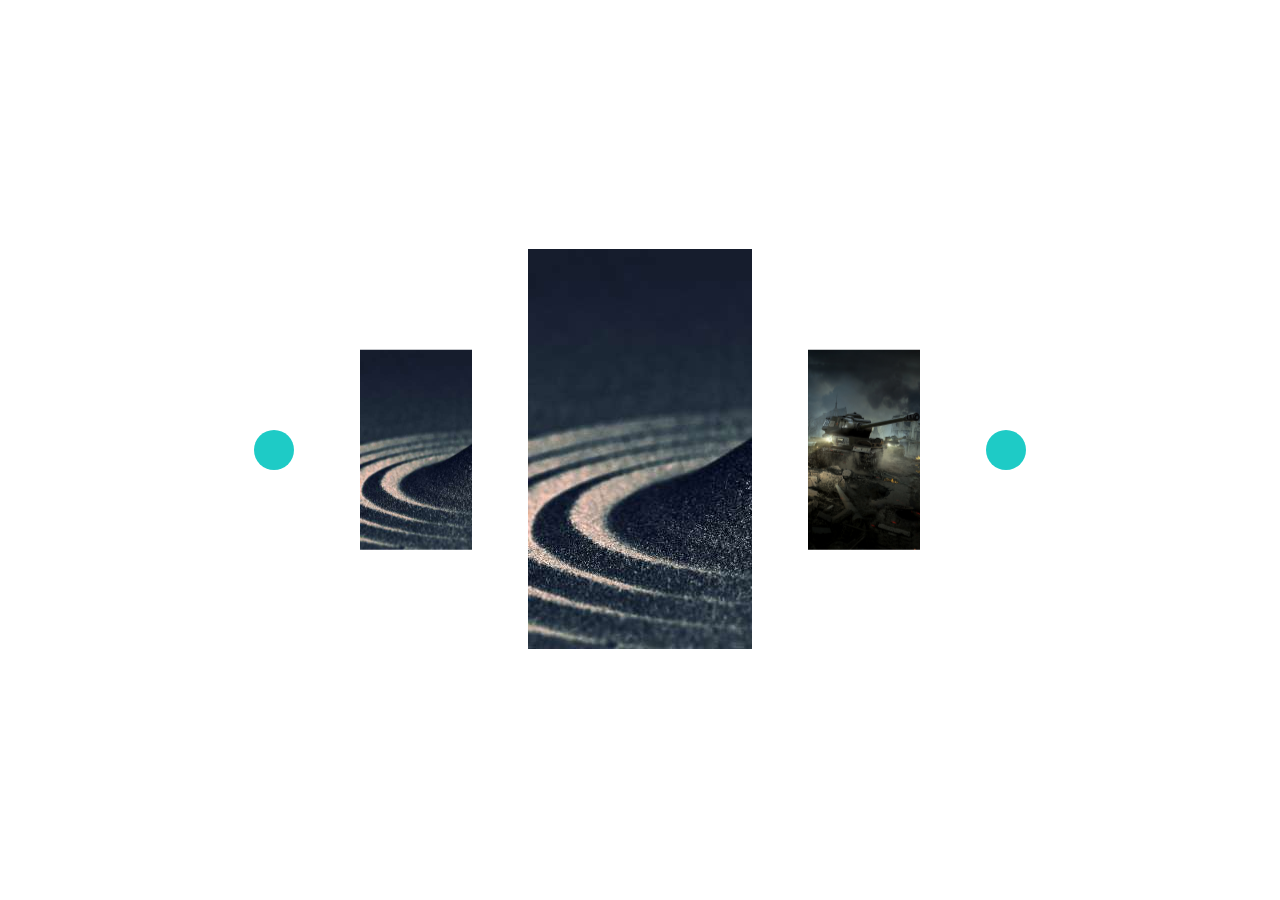
==== index.html @ 295221cf "v 0.1" ====
<!doctype html>
<html lang="en">
<head>
    <meta charset="UTF-8">
    <meta name="viewport"
          content="width=device-width, user-scalable=no, initial-scale=1.0, maximum-scale=1.0, minimum-scale=1.0">
    <meta http-equiv="X-UA-Compatible" content="ie=edge">
    <link rel="stylesheet" href="css/style.min.css">
    <title>Document</title>
</head>
<body>
<div class="slider__block">
    <div class="slider">
        <div class="dot dot__left"></div>
        <div class="slider-item">
            <div class="slider--item__img">
                <img src="img/6267100.png" alt="">
            </div>
        </div>
        <div class="slider-item">
            <div class="slider--item__img">
                <img src="img/6731399.png" alt="">
            </div>
        </div>
        <div class="slider-item">
            <div class="slider--item__img">
                <img src="img/7607877.png" alt="">
            </div>
        </div>
        <div class="slider-item">
            <div class="slider--item__img">
                <img src="img/7607877.png" alt="">
            </div>
        </div>
        <div class="dot dot__right"></div>
    </div>
</div>
</body>
<script src="js/site.min.js"></script>
</html>
---- css/style.min.css ----
a,abbr,acronym,address,applet,article,aside,audio,b,big,blockquote,body,canvas,caption,center,cite,code,dd,del,details,dfn,div,dl,dt,em,embed,fieldset,figcaption,figure,footer,form,h1,h2,h3,h4,h5,h6,header,hgroup,html,i,iframe,img,ins,kbd,label,legend,li,mark,menu,nav,object,ol,output,p,pre,q,ruby,s,samp,section,small,span,strike,strong,sub,summary,sup,table,tbody,td,tfoot,th,thead,time,tr,tt,u,ul,var,video{margin:0;padding:0;border:0;font-size:100%;font:inherit;vertical-align:baseline}article,aside,details,figcaption,figure,footer,header,hgroup,menu,nav,section{display:block}body{line-height:1}ol,ul{list-style:none}blockquote,q{quotes:none}blockquote:after,blockquote:before,q:after,q:before{content:'';content:none}table{border-collapse:collapse;border-spacing:0}.slider__block{display:-webkit-box;display:-ms-flexbox;display:flex;-webkit-box-orient:horizontal;-webkit-box-direction:normal;-ms-flex-direction:row;flex-direction:row;-webkit-box-pack:center;-ms-flex-pack:center;justify-content:center;height:100vh}.slider__block .slider{display:-webkit-box;display:-ms-flexbox;display:flex;-ms-flex-item-align:center;align-self:center;-webkit-box-orient:horizontal;-webkit-box-direction:normal;-ms-flex-direction:row;flex-direction:row;-webkit-box-pack:center;-ms-flex-pack:center;justify-content:center;position:relative;-webkit-transition:all .5s ease;-o-transition:all .5s ease;transition:all .5s ease}.slider__block .slider .dot{cursor:pointer;width:40px;height:40px;background-color:#1ecbc6;border-radius:50%;-webkit-transition:all .5s ease;-o-transition:all .5s ease;transition:all .5s ease;-webkit-transform:translateY(-50%);-ms-transform:translateY(-50%);transform:translateY(-50%);content:""}.slider__block .slider .dot__left{position:absolute;top:50%;left:-50px}.slider__block .slider .dot__right{position:absolute;top:50%;right:-50px}.slider__block .slider .slider-item{display:-webkit-box;display:-ms-flexbox;display:flex;-webkit-box-orient:horizontal;-webkit-box-direction:normal;-ms-flex-direction:row;flex-direction:row;-webkit-transition:all .5s ease;-o-transition:all .5s ease;transition:all .5s ease}.slider__block .slider .side{-webkit-transform:scale(.5);-ms-transform:scale(.5);transform:scale(.5)}.slide__side{-webkit-transform:scale(.5)!important;-ms-transform:scale(.5)!important;transform:scale(.5)!important}.slide__center{-webkit-transform:scale(1)!important;-ms-transform:scale(1)!important;transform:scale(1)!important}.slide__hide{opacity:0}
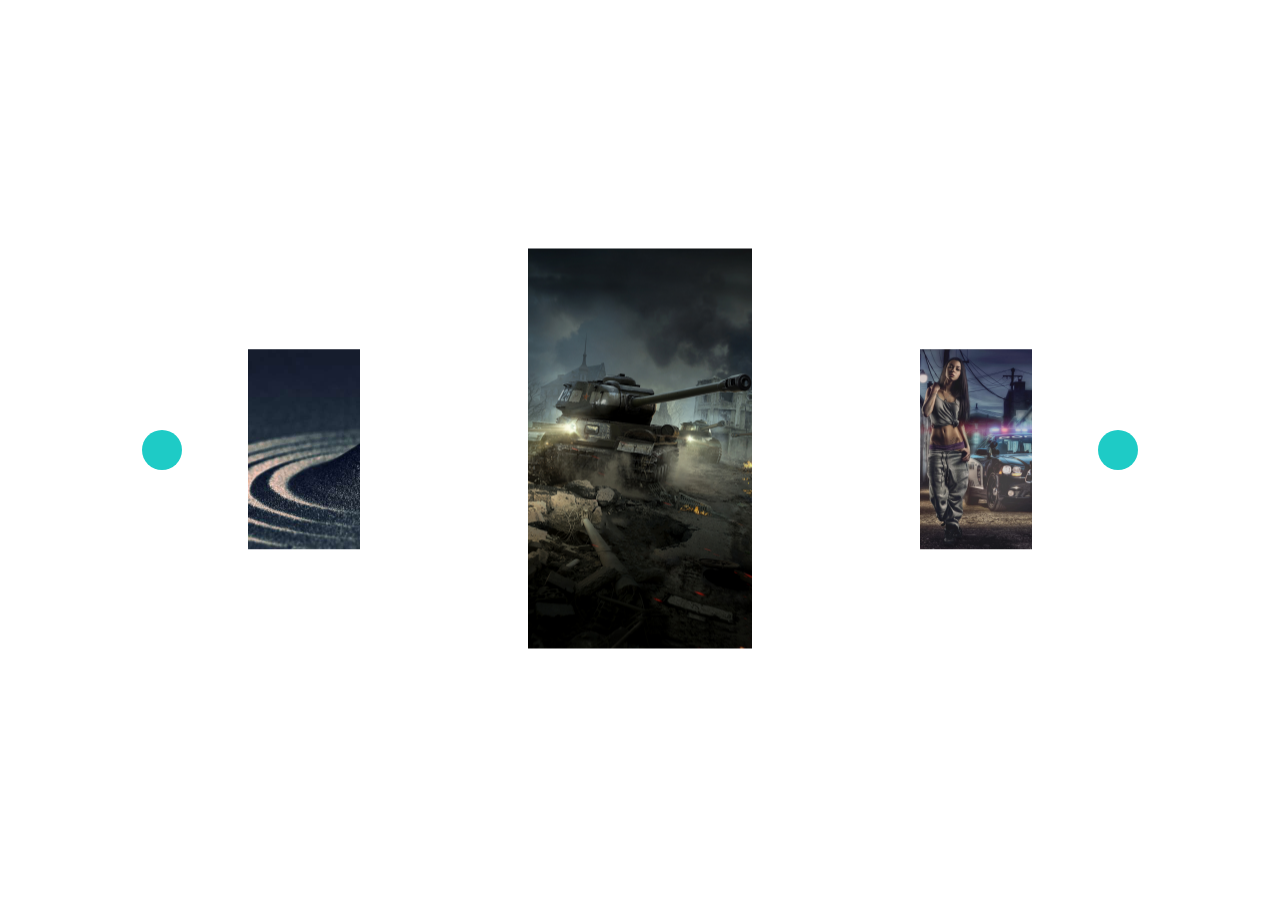
==== commit a94cd636: "v1.0" ====
--- a/index.html
+++ b/index.html
@@ -32,6 +32,11 @@
                 <img src="img/7607877.png" alt="">
             </div>
         </div>
+        <div class="slider-item">
+            <div class="slider--item__img">
+                <img src="img/7607877.png" alt="">
+            </div>
+        </div>
         <div class="dot dot__right"></div>
     </div>
 </div>
--- a/css/style.min.css
+++ b/css/style.min.css
@@ -1 +1 @@
-a,abbr,acronym,address,applet,article,aside,audio,b,big,blockquote,body,canvas,caption,center,cite,code,dd,del,details,dfn,div,dl,dt,em,embed,fieldset,figcaption,figure,footer,form,h1,h2,h3,h4,h5,h6,header,hgroup,html,i,iframe,img,ins,kbd,label,legend,li,mark,menu,nav,object,ol,output,p,pre,q,ruby,s,samp,section,small,span,strike,strong,sub,summary,sup,table,tbody,td,tfoot,th,thead,time,tr,tt,u,ul,var,video{margin:0;padding:0;border:0;font-size:100%;font:inherit;vertical-align:baseline}article,aside,details,figcaption,figure,footer,header,hgroup,menu,nav,section{display:block}body{line-height:1}ol,ul{list-style:none}blockquote,q{quotes:none}blockquote:after,blockquote:before,q:after,q:before{content:'';content:none}table{border-collapse:collapse;border-spacing:0}.slider__block{display:-webkit-box;display:-ms-flexbox;display:flex;-webkit-box-orient:horizontal;-webkit-box-direction:normal;-ms-flex-direction:row;flex-direction:row;-webkit-box-pack:center;-ms-flex-pack:center;justify-content:center;height:100vh}.slider__block .slider{display:-webkit-box;display:-ms-flexbox;display:flex;-ms-flex-item-align:center;align-self:center;-webkit-box-orient:horizontal;-webkit-box-direction:normal;-ms-flex-direction:row;flex-direction:row;-webkit-box-pack:center;-ms-flex-pack:center;justify-content:center;position:relative;-webkit-transition:all .5s ease;-o-transition:all .5s ease;transition:all .5s ease}.slider__block .slider .dot{cursor:pointer;width:40px;height:40px;background-color:#1ecbc6;border-radius:50%;-webkit-transition:all .5s ease;-o-transition:all .5s ease;transition:all .5s ease;-webkit-transform:translateY(-50%);-ms-transform:translateY(-50%);transform:translateY(-50%);content:""}.slider__block .slider .dot__left{position:absolute;top:50%;left:-50px}.slider__block .slider .dot__right{position:absolute;top:50%;right:-50px}.slider__block .slider .slider-item{display:-webkit-box;display:-ms-flexbox;display:flex;-webkit-box-orient:horizontal;-webkit-box-direction:normal;-ms-flex-direction:row;flex-direction:row;-webkit-transition:all .5s ease;-o-transition:all .5s ease;transition:all .5s ease}.slider__block .slider .side{-webkit-transform:scale(.5);-ms-transform:scale(.5);transform:scale(.5)}.slide__side{-webkit-transform:scale(.5)!important;-ms-transform:scale(.5)!important;transform:scale(.5)!important}.slide__center{-webkit-transform:scale(1)!important;-ms-transform:scale(1)!important;transform:scale(1)!important}.slide__hide{opacity:0}+a,abbr,acronym,address,applet,article,aside,audio,b,big,blockquote,body,canvas,caption,center,cite,code,dd,del,details,dfn,div,dl,dt,em,embed,fieldset,figcaption,figure,footer,form,h1,h2,h3,h4,h5,h6,header,hgroup,html,i,iframe,img,ins,kbd,label,legend,li,mark,menu,nav,object,ol,output,p,pre,q,ruby,s,samp,section,small,span,strike,strong,sub,summary,sup,table,tbody,td,tfoot,th,thead,time,tr,tt,u,ul,var,video{margin:0;padding:0;border:0;font-size:100%;font:inherit;vertical-align:baseline}article,aside,details,figcaption,figure,footer,header,hgroup,menu,nav,section{display:block}body{line-height:1}ol,ul{list-style:none}blockquote,q{quotes:none}blockquote:after,blockquote:before,q:after,q:before{content:'';content:none}table{border-collapse:collapse;border-spacing:0}.slider__block{display:block}.slider__block .slider{display:block;height:100vh;width:70vw;position:relative!important;margin:0 auto;-webkit-transition:all .5s ease;-o-transition:all .5s ease;transition:all .5s ease}.slider__block .slider .dot{cursor:pointer;width:40px;height:40px;background-color:#1ecbc6;border-radius:50%;-webkit-transition:all .5s ease;-o-transition:all .5s ease;transition:all .5s ease;-webkit-transform:translateY(-50%);-ms-transform:translateY(-50%);transform:translateY(-50%);content:""}.slider__block .slider .dot__left{position:absolute;top:50%;left:-50px}.slider__block .slider .dot__right{position:absolute;top:50%;right:-50px}.slider__block .slider .slider-item{display:block;-webkit-box-orient:horizontal;-webkit-box-direction:normal;-ms-flex-direction:row;flex-direction:row;-webkit-transition:all 1s ease-out;-o-transition:all 1s ease-out;transition:all 1s ease-out;position:absolute!important;top:50%;left:50%;opacity:0;-webkit-transform:scale(.5) translate(-100%,-100%);-ms-transform:scale(.5) translate(-100%,-100%);transform:scale(.5) translate(-100%,-100%);z-index:50}.slider__block .slider .side{-webkit-transform:scale(.5);-ms-transform:scale(.5);transform:scale(.5)}.slide__center{-webkit-transform:scale(1) translate(-50%,-50%)!important;-ms-transform:scale(1) translate(-50%,-50%)!important;transform:scale(1) translate(-50%,-50%)!important;top:50%!important;left:50%!important;z-index:100!important}.slide__visible{opacity:1!important}.slide__left-side{-webkit-transform:scale(.5) translateY(-100%)!important;-ms-transform:scale(.5) translateY(-100%)!important;transform:scale(.5) translateY(-100%)!important;top:50%!important;left:0!important}.slide__right-side{-webkit-transform:scale(.5) translate(-200%,-100%)!important;-ms-transform:scale(.5) translate(-200%,-100%)!important;transform:scale(.5) translate(-200%,-100%)!important;top:50%!important;left:100%!important}